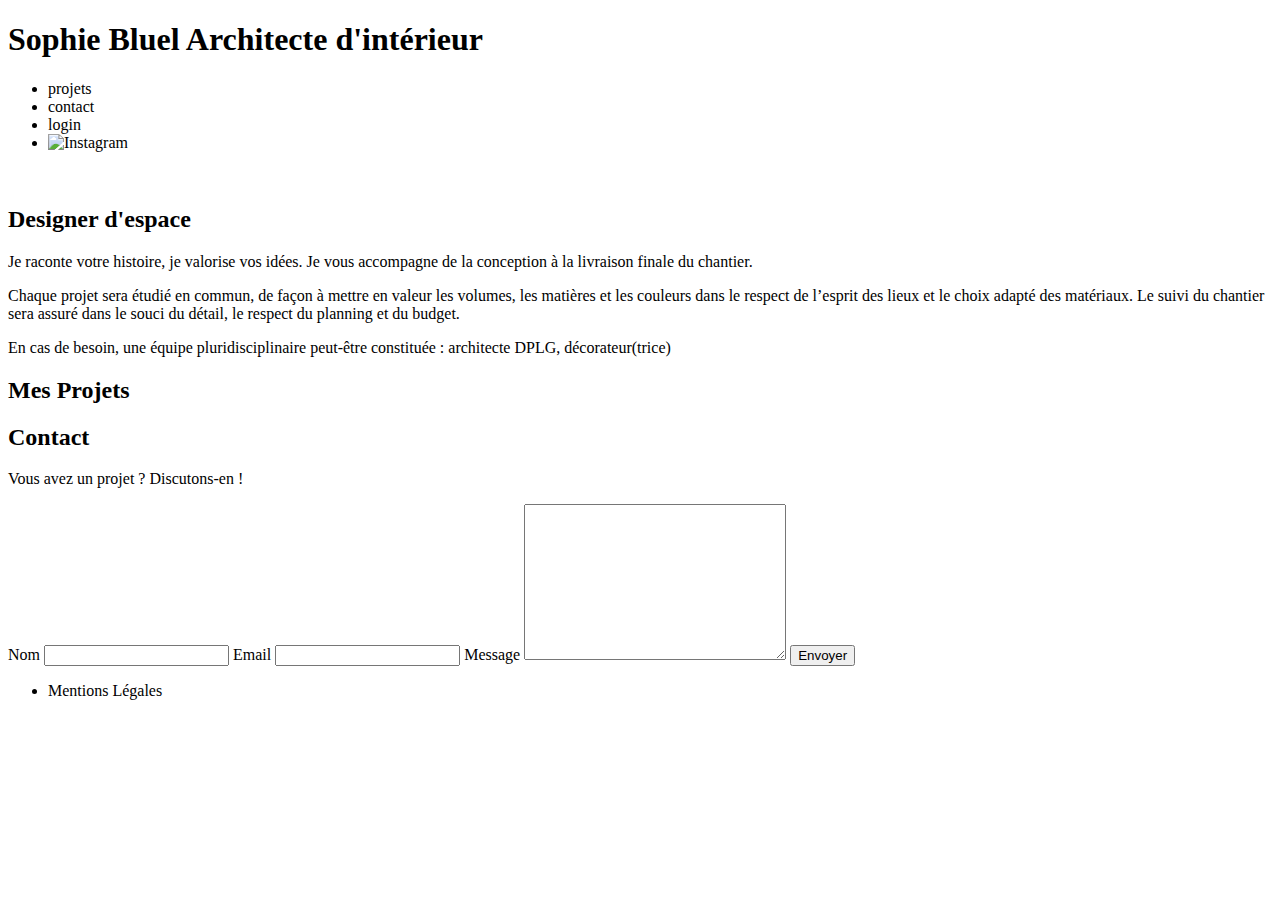
==== FrontEnd/index.html @ f3006c31 "Step 1-1 : Fetch and display data" ====
<!DOCTYPE html>
<html lang="fr">
<head>
	<meta charset="UTF-8">
	<title>Sophie Bluel - Architecte d'intérieur</title>
	<meta name="viewport" content="width=device-width, initial-scale=1.0">
	<link rel="preconnect" href="https://fonts.googleapis.com">
	<link rel="preconnect" href="https://fonts.gstatic.com" crossorigin>
	<link href="https://fonts.googleapis.com/css2?family=Syne:wght@700;800&family=Work+Sans&display=swap" rel="stylesheet">
	<meta name="description" content="">
	<link rel="stylesheet" href="./assets/style.css">
	<script type="module" src="index.js"></script>
</head>
<body>
<header>
	<h1>Sophie Bluel <span>Architecte d'intérieur</span></h1>
	<nav>
		<ul>
			<li>projets</li>
			<li>contact</li>
			<li>login</li>
			<li><img src="./assets/icons/instagram.png" alt="Instagram"></li>
		</ul>
	</nav>
</header>
<main>
	<section id="introduction">
		<figure>
			<img src="./assets/images/sophie-bluel.png" alt="">
		</figure>
		<article>
			<h2>Designer d'espace</h2>
			<p>Je raconte votre histoire, je valorise vos idées. Je vous accompagne de la conception à la livraison finale du chantier.</p>
			<p>Chaque projet sera étudié en commun, de façon à mettre en valeur les volumes, les matières et les couleurs dans le respect de l’esprit des lieux et le choix adapté des matériaux. Le suivi du chantier sera assuré dans le souci du détail, le respect du planning et du budget.</p>
			<p>En cas de besoin, une équipe pluridisciplinaire peut-être constituée : architecte DPLG, décorateur(trice)</p>
		</article>
	</section>
	<section id="portfolio">
		<h2>Mes Projets</h2>
		<div class="gallery">
		</div>
	</section>
	<section id="contact">
		<h2>Contact</h2>
		<p>Vous avez un projet ? Discutons-en !</p>
		<form action="#" method="post">
			<label for="name">Nom</label>
			<input type="text" name="name" id="name">
			<label for="email">Email</label>
			<input type="email" name="email" id="email">
			<label for="message">Message</label>
			<textarea name="message" id="message" cols="30" rows="10"></textarea>
			<input type="submit" value="Envoyer">
		</form>
	</section>
</main>

<footer>
	<nav>
		<ul>
			<li>Mentions Légales</li>
		</ul>
	</nav>
</footer>
</body>
</html>
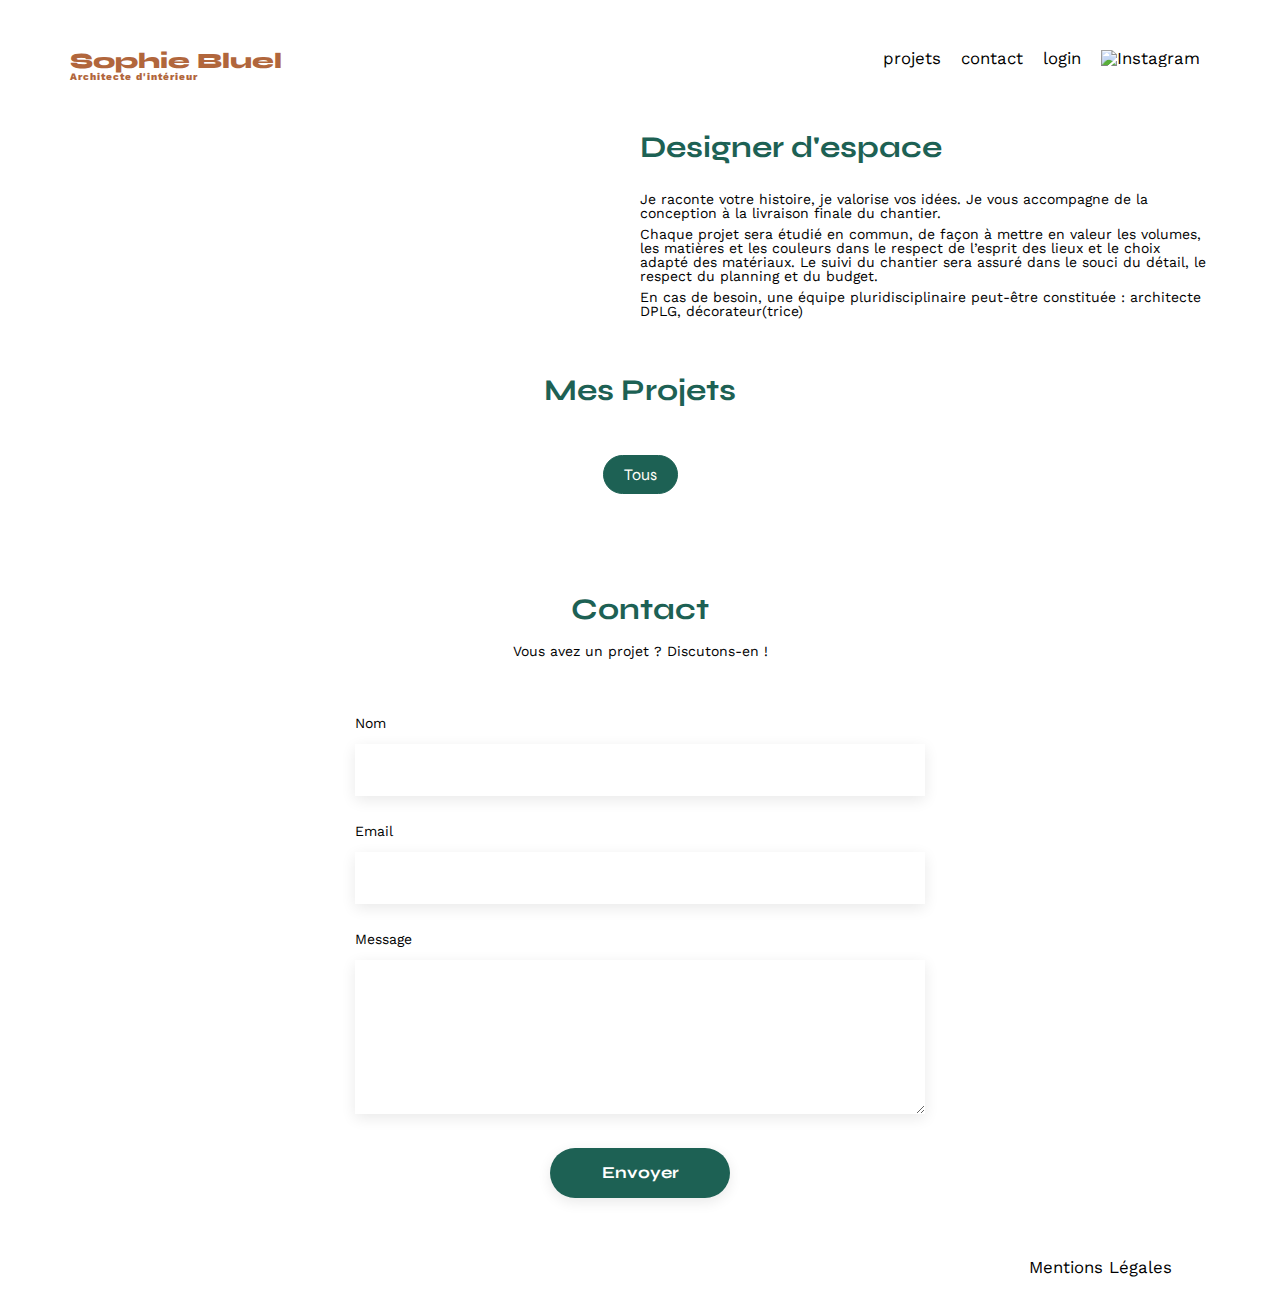
==== commit e988b3b7: "Step 1-2 : Data filter" ====
--- a/FrontEnd/index.html
+++ b/FrontEnd/index.html
@@ -37,6 +37,9 @@
 	</section>
 	<section id="portfolio">
 		<h2>Mes Projets</h2>
+		<div class="filters">
+			<button class="btn-filter" id="btn-filter-all" active>Tous</button>
+		</div>
 		<div class="gallery">
 		</div>
 	</section>
--- a/FrontEnd/assets/style.css
+++ b/FrontEnd/assets/style.css
@@ -0,0 +1,318 @@
+/* http://meyerweb.com/eric/tools/css/reset/
+   v2.0 | 20110126
+   License: none (public domain)
+*/
+
+html,
+body,
+div,
+span,
+applet,
+object,
+iframe,
+h1,
+h2,
+h3,
+h4,
+h5,
+h6,
+p,
+blockquote,
+pre,
+a,
+abbr,
+acronym,
+address,
+big,
+cite,
+code,
+del,
+dfn,
+em,
+img,
+ins,
+kbd,
+q,
+s,
+samp,
+small,
+strike,
+strong,
+sub,
+sup,
+tt,
+var,
+b,
+u,
+i,
+center,
+dl,
+dt,
+dd,
+ol,
+ul,
+li,
+fieldset,
+form,
+label,
+legend,
+table,
+caption,
+tbody,
+tfoot,
+thead,
+tr,
+th,
+td,
+article,
+aside,
+canvas,
+details,
+embed,
+figure,
+figcaption,
+footer,
+header,
+hgroup,
+menu,
+nav,
+output,
+ruby,
+section,
+summary,
+time,
+mark,
+audio,
+video {
+	margin: 0;
+	padding: 0;
+	border: 0;
+	font-size: 100%;
+	font: inherit;
+	vertical-align: baseline;
+}
+
+/* HTML5 display-role reset for older browsers */
+article,
+aside,
+details,
+figcaption,
+figure,
+footer,
+header,
+hgroup,
+menu,
+nav,
+section {
+	display: block;
+}
+
+body {
+	line-height: 1;
+}
+
+ol,
+ul {
+	list-style: none;
+}
+
+blockquote,
+q {
+	quotes: none;
+}
+
+blockquote:before,
+blockquote:after,
+q:before,
+q:after {
+	content: '';
+	content: none;
+}
+
+table {
+	border-collapse: collapse;
+	border-spacing: 0;
+}
+
+/** end reset css**/
+body {
+	max-width: 1140px;
+	margin: auto;
+	font-family: 'Work Sans';
+	font-size: 14px;
+}
+
+header {
+	display: flex;
+	justify-content: space-between;
+	margin: 50px 0
+}
+
+section {
+	margin: 50px 0
+}
+
+h1 {
+	display: flex;
+	flex-direction: column;
+	font-family: 'Syne';
+	font-size: 22px;
+	font-weight: 800;
+	color: #B1663C
+}
+
+h1>span {
+	font-family: 'Work Sans';
+	font-size: 10px;
+	letter-spacing: 0.1em;
+	;
+}
+
+h2 {
+	font-family: 'Syne';
+	font-weight: 700;
+	font-size: 30px;
+	color: #1D6154
+}
+
+nav ul {
+	display: flex;
+	align-items: center;
+	list-style-type: none;
+
+}
+
+nav li {
+	padding: 0 10px;
+	font-size: 1.2em;
+}
+
+li:hover {
+	color: #B1663C;
+}
+
+#introduction {
+	display: flex;
+	align-items: center;
+}
+
+#introduction figure {
+	flex: 1
+}
+
+#introduction img {
+	display: block;
+	margin: auto;
+	width: 80%;
+}
+
+#introduction article {
+	flex: 1
+}
+
+#introduction h2 {
+	margin-bottom: 1em;
+}
+
+#introduction p {
+	margin-bottom: 0.5em;
+}
+
+#portfolio h2 {
+	text-align: center;
+	margin-bottom: 1em;
+}
+
+.gallery {
+	width: 100%;
+	display: grid;
+	grid-template-columns: 1fr 1fr 1fr;
+	grid-column-gap: 20px;
+	grid-row-gap: 20px;
+}
+
+.gallery img {
+	width: 100%;
+
+}
+
+#contact {
+	width: 50%;
+	margin: auto;
+}
+
+#contact>* {
+	text-align: center;
+
+}
+
+#contact h2 {
+	margin-bottom: 20px;
+}
+
+#contact form {
+	text-align: left;
+	margin-top: 30px;
+	display: flex;
+	flex-direction: column;
+}
+
+#contact input {
+	height: 50px;
+	font-size: 1.2em;
+	border: none;
+	box-shadow: 0px 4px 14px rgba(0, 0, 0, 0.09);
+}
+
+#contact label {
+	margin: 2em 0 1em 0;
+}
+
+#contact textarea {
+	border: none;
+	box-shadow: 0px 4px 14px rgba(0, 0, 0, 0.09);
+}
+
+input[type="submit"] {
+	font-family: 'Syne';
+	font-weight: 700;
+	color: white;
+	background-color: #1D6154;
+	margin: 2em auto;
+	width: 180px;
+	text-align: center;
+	border-radius: 60px;
+}
+
+footer nav ul {
+	display: flex;
+	justify-content: flex-end;
+	margin: 2em
+}
+
+/********************************************* Custom CSS *******************************************/
+
+.filters {
+	display: flex;
+	justify-content: center;
+	column-gap: 10px;
+	margin-top: 50px;
+	margin-bottom: 50px;
+}
+
+.btn-filter {
+	border-radius: 60px;
+	border: 1px solid #1D6154;
+	background-color: #FFFEF8;
+	color: #1D6154;
+	text-align: center;
+	font-family: Syne;
+	font-size: 16px;
+	padding: 9px 20px;
+	cursor: pointer;
+}
+
+.btn-filter[active], .btn-filter:hover {
+	background-color: #1D6154;
+	color:#FFFEF8;
+}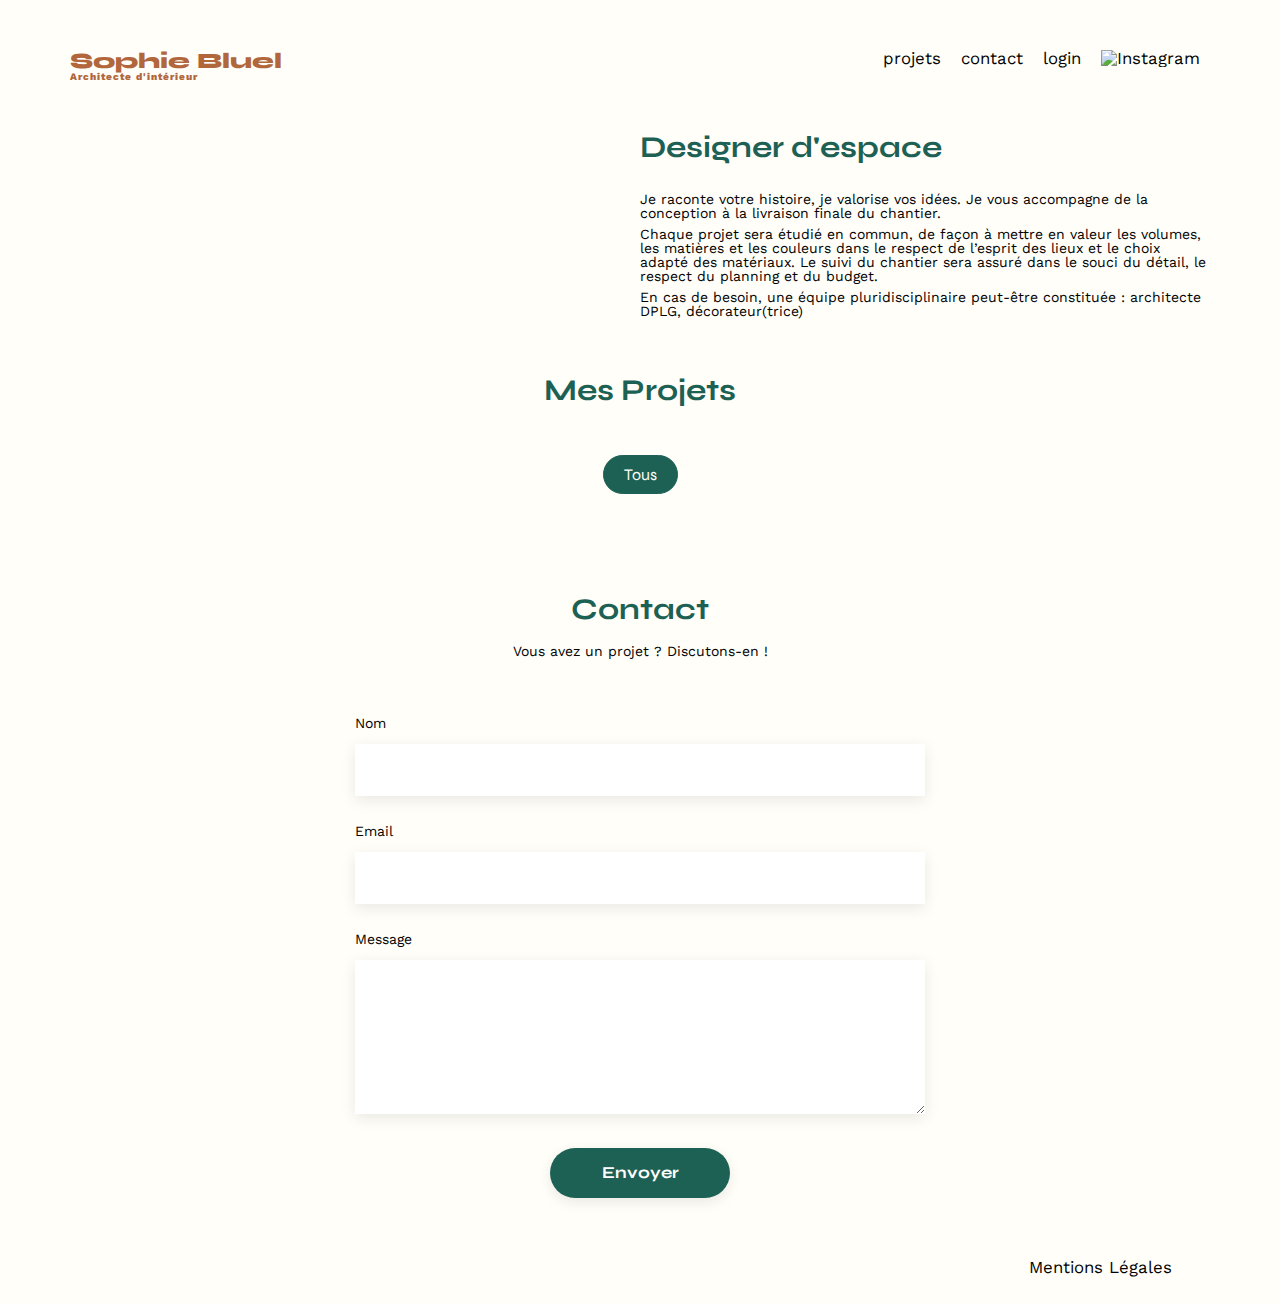
==== commit 198cbefc: "Step 2-1 : Login page design" ====
--- a/FrontEnd/index.html
+++ b/FrontEnd/index.html
@@ -16,9 +16,9 @@
 	<h1>Sophie Bluel <span>Architecte d'intérieur</span></h1>
 	<nav>
 		<ul>
-			<li>projets</li>
-			<li>contact</li>
-			<li>login</li>
+			<a href="#portfolio"><li>projets</li></a>
+			<a href="#contact"><li>contact</li></a>
+			<a href="/login"><li>login</li></a>
 			<li><img src="./assets/icons/instagram.png" alt="Instagram"></li>
 		</ul>
 	</nav>
--- a/FrontEnd/assets/style.css
+++ b/FrontEnd/assets/style.css
@@ -291,6 +291,14 @@
 }
 
 /********************************************* Custom CSS *******************************************/
+html {
+	background-color: #FFFEF8;
+}
+
+a {
+	text-decoration: inherit;
+    color: inherit;
+}
 
 .filters {
 	display: flex;
@@ -315,4 +323,5 @@
 .btn-filter[active], .btn-filter:hover {
 	background-color: #1D6154;
 	color:#FFFEF8;
-}+}
+
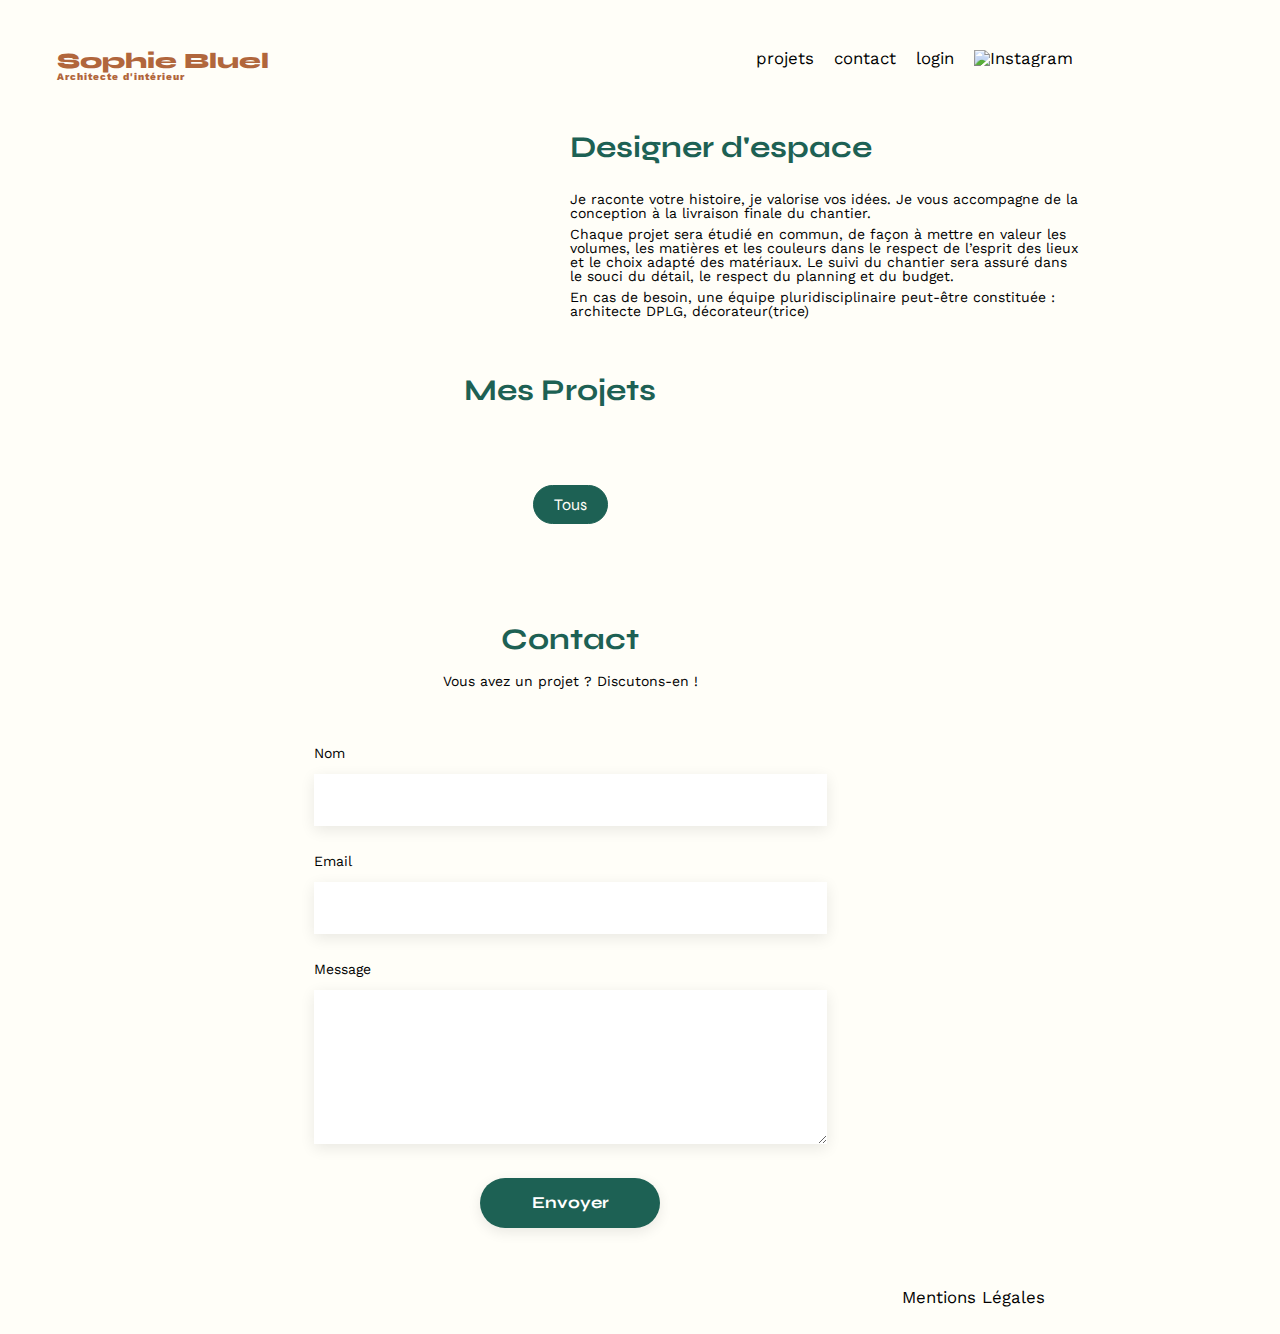
==== commit bb30f383: "End of project" ====
--- a/FrontEnd/index.html
+++ b/FrontEnd/index.html
@@ -1,69 +1,108 @@
 <!DOCTYPE html>
 <html lang="fr">
+
 <head>
 	<meta charset="UTF-8">
 	<title>Sophie Bluel - Architecte d'intérieur</title>
 	<meta name="viewport" content="width=device-width, initial-scale=1.0">
 	<link rel="preconnect" href="https://fonts.googleapis.com">
 	<link rel="preconnect" href="https://fonts.gstatic.com" crossorigin>
-	<link href="https://fonts.googleapis.com/css2?family=Syne:wght@700;800&family=Work+Sans&display=swap" rel="stylesheet">
+	<link href="https://fonts.googleapis.com/css2?family=Syne:wght@700;800&family=Work+Sans&display=swap"
+		rel="stylesheet">
+	<link rel="stylesheet" href="https://cdnjs.cloudflare.com/ajax/libs/font-awesome/6.2.1/css/all.min.css"
+		integrity="sha512-MV7K8+y+gLIBoVD59lQIYicR65iaqukzvf/nwasF0nqhPay5w/9lJmVM2hMDcnK1OnMGCdVK+iQrJ7lzPJQd1w=="
+		crossorigin="anonymous" referrerpolicy="no-referrer">
 	<meta name="description" content="">
 	<link rel="stylesheet" href="./assets/style.css">
 	<script type="module" src="index.js"></script>
 </head>
+
 <body>
-<header>
-	<h1>Sophie Bluel <span>Architecte d'intérieur</span></h1>
-	<nav>
-		<ul>
-			<a href="#portfolio"><li>projets</li></a>
-			<a href="#contact"><li>contact</li></a>
-			<a href="/login"><li>login</li></a>
-			<li><img src="./assets/icons/instagram.png" alt="Instagram"></li>
-		</ul>
-	</nav>
-</header>
-<main>
-	<section id="introduction">
-		<figure>
-			<img src="./assets/images/sophie-bluel.png" alt="">
-		</figure>
-		<article>
-			<h2>Designer d'espace</h2>
-			<p>Je raconte votre histoire, je valorise vos idées. Je vous accompagne de la conception à la livraison finale du chantier.</p>
-			<p>Chaque projet sera étudié en commun, de façon à mettre en valeur les volumes, les matières et les couleurs dans le respect de l’esprit des lieux et le choix adapté des matériaux. Le suivi du chantier sera assuré dans le souci du détail, le respect du planning et du budget.</p>
-			<p>En cas de besoin, une équipe pluridisciplinaire peut-être constituée : architecte DPLG, décorateur(trice)</p>
-		</article>
-	</section>
-	<section id="portfolio">
-		<h2>Mes Projets</h2>
-		<div class="filters">
-			<button class="btn-filter" id="btn-filter-all" active>Tous</button>
-		</div>
-		<div class="gallery">
-		</div>
-	</section>
-	<section id="contact">
-		<h2>Contact</h2>
-		<p>Vous avez un projet ? Discutons-en !</p>
-		<form action="#" method="post">
-			<label for="name">Nom</label>
-			<input type="text" name="name" id="name">
-			<label for="email">Email</label>
-			<input type="email" name="email" id="email">
-			<label for="message">Message</label>
-			<textarea name="message" id="message" cols="30" rows="10"></textarea>
-			<input type="submit" value="Envoyer">
-		</form>
-	</section>
-</main>
+	<div class="edit" style="display: none;">
+	</div>
+	<div id="main-container">
+		<header>
+			<h1>Sophie Bluel <span>Architecte d'intérieur</span></h1>
+			<nav>
+				<ul>
+					<a href="#portfolio">
+						<li>projets</li>
+					</a>
+					<a href="#contact">
+						<li>contact</li>
+					</a>
+					<a id="login" href="/login">
+						<li>login</li>
+					</a>
+					<li><img src="./assets/icons/instagram.png" alt="Instagram"></li>
+				</ul>
+			</nav>
+		</header>
+		<main>
+			<aside id="modal" class="modal" aria-hidden="true" role="dialog" aria-labelledby="titlemodal"
+				style="display: none;">
+				<div class="modal-wrapper" id="main-modal">
+					<i class="fa-solid fa-xmark"></i>
+					<h2>Galerie photo</h2>
+					<div class="gallery-modal">
 
-<footer>
-	<nav>
-		<ul>
-			<li>Mentions Légales</li>
-		</ul>
-	</nav>
-</footer>
+					</div>
+					<hr class="line">
+					<button class="btn-add-photo">Ajouter une photo</button>
+				</div>
+				<div class="modal-wrapper" id="add-photo-modal" style="display: none;">
+					
+
+				</div>
+			</aside>
+			<section id="introduction">
+				<figure>
+					<img src="./assets/images/sophie-bluel.png" alt="">
+				</figure>
+				<article>
+					<h2>Designer d'espace</h2>
+					<p>Je raconte votre histoire, je valorise vos idées. Je vous accompagne de la conception à la
+						livraison finale du chantier.</p>
+					<p>Chaque projet sera étudié en commun, de façon à mettre en valeur les volumes, les matières et les
+						couleurs dans le respect de l’esprit des lieux et le choix adapté des matériaux. Le suivi du
+						chantier sera assuré dans le souci du détail, le respect du planning et du budget.</p>
+					<p>En cas de besoin, une équipe pluridisciplinaire peut-être constituée : architecte DPLG,
+						décorateur(trice)</p>
+				</article>
+			</section>
+			<section id="portfolio">
+				<div class="flexbox">
+					<h2>Mes Projets</h2><span class="edit"></span>
+				</div>
+				<div class="filters">
+					<button class="btn-filter" id="btn-filter-all" active>Tous</button>
+				</div>
+				<div class="gallery">
+				</div>
+			</section>
+			<section id="contact">
+				<h2>Contact</h2>
+				<p>Vous avez un projet ? Discutons-en !</p>
+				<form action="#" method="post">
+					<label for="name">Nom</label>
+					<input type="text" name="name" id="name">
+					<label for="email">Email</label>
+					<input type="email" name="email" id="email">
+					<label for="message">Message</label>
+					<textarea name="message" id="message" cols="30" rows="10"></textarea>
+					<input type="submit" value="Envoyer">
+				</form>
+			</section>
+		</main>
+
+		<footer>
+			<nav>
+				<ul>
+					<li>Mentions Légales</li>
+				</ul>
+			</nav>
+		</footer>
+	</div>
 </body>
-</html>
+
+</html>--- a/FrontEnd/assets/style.css
+++ b/FrontEnd/assets/style.css
@@ -282,6 +282,7 @@
 	width: 180px;
 	text-align: center;
 	border-radius: 60px;
+	cursor: pointer;
 }
 
 footer nav ul {
@@ -291,13 +292,19 @@
 }
 
 /********************************************* Custom CSS *******************************************/
-html {
+html body {
 	background-color: #FFFEF8;
+	margin: 0;
+}
+
+#main-container {
+	width: 90%;
+	margin: auto;
 }
 
 a {
 	text-decoration: inherit;
-    color: inherit;
+	color: inherit;
 }
 
 .filters {
@@ -320,8 +327,230 @@
 	cursor: pointer;
 }
 
-.btn-filter[active], .btn-filter:hover {
+.btn-filter[active],
+.btn-filter:hover {
 	background-color: #1D6154;
-	color:#FFFEF8;
-}
-
+	color: #FFFEF8;
+}
+
+.edit {
+	background-color: black;
+	color: #FFF;
+	text-align: center;
+	padding: 10px 0px 10px 0px;
+}
+
+.flexbox {
+	display: flex;
+	justify-content: center;
+}
+
+.flexbox .edit {
+	color: #000;
+	background-color: #FFFEF8;
+	margin-left: 20px;
+}
+
+.edit i {
+	margin-right: 5px;
+}
+
+.btn-edit-element {
+	cursor: pointer;
+}
+
+.modal {
+	position: fixed;
+	display: flex;
+	align-items: center;
+	top: 0;
+	left: 0;
+	width: 100%;
+	height: 100%;
+	background: rgba(0, 0, 0, 0.8);
+}
+
+.modal h2 {
+	color: #000;
+	text-align: center;
+	font-family: Work Sans;
+	font-size: 26px;
+	font-style: normal;
+	font-weight: 400;
+	line-height: normal;
+}
+
+.modal-wrapper {
+	overflow: auto;
+	display: flex;
+	flex-direction: column;
+	margin: auto;
+	background-color: #FFFEF8;
+	height: 500px;
+	width: 450px;
+	padding: 60px 80px;
+}
+
+.modal-wrapper .fa-xmark {
+	cursor: pointer;
+	margin-left: auto;
+	height: 20px;
+	width: 20px;
+	font-size: 20px;
+	color: #000;
+}
+
+.modal-wrapper button {
+	font-family: 'Syne';
+	font-weight: 700;
+	color: white;
+	background-color: #1D6154;
+	margin: auto;
+	text-align: center;
+	border-radius: 60px;
+	height: 36px;
+	padding: 10px 40px;
+}
+
+.modal-wrapper h2 {
+	margin-bottom: 30px;
+}
+
+.modal-wrapper .line {
+	margin-top: 40px;
+	margin-bottom: 40px;
+
+	width: 420px;
+	border: solid 1px #B3B3B3;
+}
+
+.modal-wrapper img {
+	width: 100%;
+}
+
+.modal-wrapper figure {
+	position: relative;
+	height: 105px;
+	width: 78px;
+}
+
+.modal-wrapper .gallery-modal {
+	display: flex;
+	flex-direction: row;
+	flex-wrap: wrap;
+	column-gap: 10px;
+	row-gap: 30px;
+}
+
+.modal-wrapper .work-trash {
+	cursor: pointer;
+	background-color: black;
+	width: 17px;
+	height: 17px;
+	border-radius: 2px;
+	display: flex;
+	justify-content: center;
+	align-items: center;
+	padding: 3px;
+	position: absolute;
+	top: 5px;
+	right: 5px;
+}
+
+.modal-wrapper .fa-trash-can {
+	color: #FFF;
+}
+
+.add-photo-form-wrapper {
+	display: flex;
+	flex-direction: column;
+	align-items: center;
+}
+
+.fa-image {
+	color: #B9C5CC;
+}
+
+.custom-file-upload {
+	width: 100%;
+	box-sizing: border-box;
+	padding: 10px;
+	display: flex;
+	flex-direction: column;
+	align-items: center;
+	background-color: #E8F1F6;
+	color: #444444
+}
+
+
+.add-photo-form-wrapper #custom-label {
+	display: flex;
+	align-items: center;
+	justify-content: center;
+	cursor: pointer;
+	border-radius: 50px;
+	background-color: #CBD6DC;
+	height: 26px;
+	font-size: 15px;
+	text-align: center;
+	padding: 5px 15px;
+	width: 150px;
+	color: #306685;
+	margin-top: 10px;
+	margin-bottom: 10px;
+}
+
+.add-photo-form-wrapper #upload-photo {
+	opacity: 0;
+	position: absolute;
+	z-index: -1;
+}
+
+.add-photo-form-wrapper input,
+.add-photo-form-wrapper select {
+	box-sizing: border-box;
+	margin-top: 20px;
+	height: 50px;
+	width: 100%;
+	border: none;
+	padding-left: 15px;
+	padding-right: 15px;
+	box-shadow: 0px 4px 14px rgba(0, 0, 0, 0.09);
+}
+
+.add-photo-form-wrapper select {
+	border-right: solid 15px transparent;
+}
+
+.btn-validate-photo {
+	width: 80% !important;
+}
+
+.btn-add-photo {
+	border: 0;
+	cursor: pointer;
+}
+
+input[type="submit"]:disabled {
+	background-color: #A7A7A7;
+	cursor: not-allowed;
+}
+
+.label-container {
+	margin-top: 15px;
+	width: 100%;
+}
+
+.icon-container {
+	display: flex;
+	justify-content: space-between;
+}
+
+.icon-container i {
+	cursor: pointer;
+}
+
+.custom-file-upload img {
+	height: 300px;
+	width: 300px;
+}